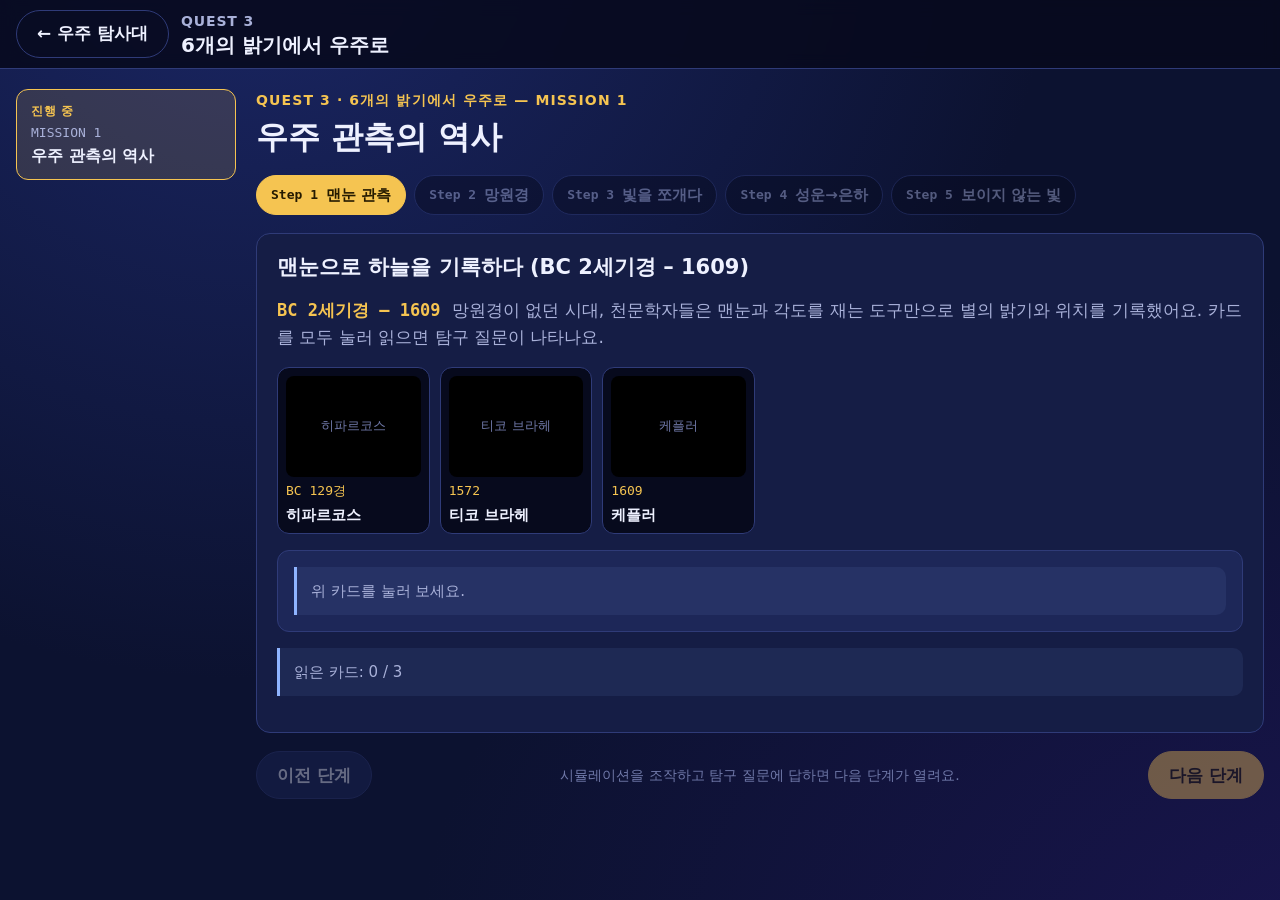
==== quest3.html @ c3bcd280 "미션 2-4를 이전 버전으로 되돌리고, 우주 관측의 역사를 퀘스트 3으로 분리 - 미션 2-4: 탐사 장비 + 내용정리(스푸트니크~다누리 순서 맞추기)로 복원 - 퀘스트 3 '6개" ====
<!DOCTYPE html>
<html lang="ko">
<head>
    <meta charset="UTF-8">
    <meta name="viewport" content="width=device-width, initial-scale=1.0, viewport-fit=cover">
    <title>우주 탐사대 · 6개의 밝기에서 우주로</title>
    <meta name="claude:viewport-fit-sides" content="cover">
    <link rel="icon" href="data:image/svg+xml,%3Csvg xmlns=%22http://www.w3.org/2000/svg%22 viewBox=%220 0 16 16%22%3E%3Ccircle cx=%228%22 cy=%228%22 r=%226%22 fill=%22%23f5c451%22/%3E%3C/svg%3E">
    <link rel="stylesheet" href="style.css">
</head>
<body data-quest="3">
    <header class="topbar">
        <a class="btn btn-ghost" href="index.html">← 우주 탐사대</a>
        <div>
            <div class="quest-label">QUEST 3</div>
            <h1>6개의 밝기에서 우주로</h1>
        </div>
    </header>

    <div class="quest-layout">
        <nav id="mission-nav" class="mission-nav" aria-label="미션 목록"></nav>

        <main class="mission-panel">
            <div class="mission-head">
                <div id="mission-kicker" class="kicker"></div>
                <h2 id="mission-title"></h2>
            </div>
            <div id="step-tabs" class="steps" aria-label="단계"></div>
            <section id="stage" class="stage" aria-live="polite"></section>
            <div class="step-foot">
                <button type="button" id="prev-step" class="btn">이전 단계</button>
                <span id="step-hint" class="hint"></span>
                <button type="button" id="next-step" class="btn btn-primary">다음 단계</button>
            </div>
        </main>
    </div>

    <script src="js/main.js"></script>
    <script src="js/dnd.js"></script>
    <script src="js/quest.js"></script>
    <script src="js/sim/q3_m1_history.js"></script>
</body>
</html>
---- style.css ----
/* =========================================================
   우주 탐사대 공통 스타일
   레이아웃 개념: 밤하늘 관측 노트 — 짙은 남색 하늘 위에 별빛(금색)으로 현재 위치를,
   청록으로 완료를 표시한다. 외부 글꼴·CDN 없이 이 파일 하나로 동작한다.
   ========================================================= */
:root {
    /* 색 (한 가지 밤하늘 테마로 고정) */
    --sky: #0c1230;          /* 배경 하늘 */
    --sky-deep: #070a1d;     /* 가장 어두운 바탕 */
    --panel: #151d45;        /* 패널 */
    --panel-2: #1d2758;      /* 패널 안쪽 강조 */
    --line: #2f3b78;         /* 테두리 */
    --ink: #eef1ff;          /* 본문 글자 */
    --ink-dim: #a9b1d9;      /* 보조 글자 */
    --ink-faint: #6f78a8;    /* 흐린 글자 */
    --star: #f5c451;         /* 강조: 별빛 금색 (진행 중, 주요 버튼) */
    --star-ink: #241a00;     /* 금색 위 글자 */
    --done: #4fd1b5;         /* 완료 */
    --done-ink: #052a22;
    --wrong: #ff7a8a;        /* 오답 */
    --cool: #8fb4ff;         /* 열림 / 보조 정보 */
    --pink: #ff4fa3;         /* 핵심 개념 강조 (설명 문장) */

    /* 글꼴 (기기에 있는 한글 글꼴 사용) */
    --font-body: "Apple SD Gothic Neo", "Pretendard", "Noto Sans KR", "Malgun Gothic", system-ui, sans-serif;
    --font-display: "Apple SD Gothic Neo", "Noto Sans KR", "Malgun Gothic", system-ui, sans-serif;
    --font-num: ui-monospace, "SF Mono", "Menlo", "Consolas", monospace;

    /* 크기 */
    --r: 14px;
    --tap: 48px;             /* 최소 터치 크기 */
    color-scheme: dark;
}

* { box-sizing: border-box; }
html, body { margin: 0; }
body {
    background: var(--sky);
    background-image: radial-gradient(ellipse at 20% -10%, #1b2766 0%, transparent 55%),
                      radial-gradient(ellipse at 110% 110%, #1a1550 0%, transparent 50%);
    background-attachment: fixed;
    color: var(--ink);
    font-family: var(--font-body);
    font-size: 17px;
    line-height: 1.6;
    -webkit-text-size-adjust: 100%;
    min-height: 100vh;
}
h1, h2, h3 { font-family: var(--font-display); line-height: 1.25; margin: 0; text-wrap: balance; }
p { margin: 0; }
button { font: inherit; color: inherit; }
.num { font-family: var(--font-num); font-variant-numeric: tabular-nums; }
.hidden { display: none !important; }
/* hidden 속성을 준 요소는 display 값과 상관없이 항상 숨김 (예: 나중에 나타나는 탐구 질문) */
[hidden] { display: none !important; }
.key-pink { color: var(--pink); font-weight: 800; }
.key-gold { color: var(--star); font-weight: 800; }

/* ---------- 버튼 ---------- */
.btn {
    display: inline-flex; align-items: center; justify-content: center; gap: 8px;
    min-height: var(--tap); padding: 0 20px;
    border-radius: 999px; border: 1px solid var(--line);
    background: var(--panel-2); color: var(--ink);
    font-weight: 700; cursor: pointer; text-decoration: none;
    transition: transform .12s ease, background .12s ease, opacity .12s ease;
    touch-action: manipulation;
}
.btn:active { transform: scale(.97); }
.btn:focus-visible, .chip:focus-visible, .seg button:focus-visible, .mission-item:focus-visible { outline: 3px solid var(--cool); outline-offset: 2px; }
.btn-primary { background: var(--star); color: var(--star-ink); border-color: var(--star); }
.btn-ghost { background: transparent; }
.btn[disabled] { opacity: .4; cursor: not-allowed; transform: none; }

/* 세그먼트(두세 개 중 하나 고르기) */
.seg { display: inline-flex; background: var(--sky-deep); border: 1px solid var(--line); border-radius: 999px; padding: 4px; gap: 4px; flex-wrap: wrap; }
.seg button { min-height: 40px; padding: 0 16px; border: 0; border-radius: 999px; background: transparent; color: var(--ink-dim); font-weight: 700; cursor: pointer; }
.seg button[aria-pressed="true"] { background: var(--star); color: var(--star-ink); }

/* 슬라이더 */
.slider { display: grid; gap: 6px; }
.slider label { display: flex; justify-content: space-between; gap: 12px; color: var(--ink-dim); font-size: 15px; font-weight: 600; }
.slider output { color: var(--star); font-family: var(--font-num); font-variant-numeric: tabular-nums; }
input[type="range"] { width: 100%; height: 40px; accent-color: var(--star); touch-action: none; }

/* ---------- 공통 머리글 ---------- */
.topbar {
    position: sticky; top: env(safe-area-inset-top, 0px); z-index: 20;
    display: flex; align-items: center; gap: 12px; flex-wrap: wrap;
    padding-block: 10px;
    padding-left: max(16px, env(safe-area-inset-left, 0px));
    padding-right: max(16px, env(safe-area-inset-right, 0px));
    background: rgba(7, 10, 29, .88); backdrop-filter: blur(8px);
    border-bottom: 1px solid var(--line);
}
.topbar .quest-label { color: var(--ink-dim); font-size: 14px; font-weight: 700; letter-spacing: .06em; }
.topbar h1 { font-size: 20px; }
.topbar .spacer { flex: 1; }

/* ---------- 메인: 우주 탐사대 ---------- */
.main-wrap {
    max-width: 1080px; margin: 0 auto;
    padding-block: 28px 48px;
    padding-left: max(16px, env(safe-area-inset-left, 0px));
    padding-right: max(16px, env(safe-area-inset-right, 0px));
    display: grid; gap: 28px;
}
.hero { position: relative; display: grid; gap: 14px; padding: 28px 0 8px; }
.hero canvas { position: absolute; inset: -28px -16px 0; width: calc(100% + 32px); height: calc(100% + 28px); z-index: -1; pointer-events: none; }
.hero .eyebrow { color: var(--star); font-weight: 800; letter-spacing: .14em; font-size: 14px; }
.hero h1 { font-size: clamp(40px, 7vw, 68px); font-weight: 900; letter-spacing: -.02em; }
.hero p { color: var(--ink-dim); max-width: 38em; }

.progress-card { display: grid; grid-template-columns: auto 1fr; gap: 20px; align-items: center; padding: 18px 22px; background: var(--panel); border: 1px solid var(--line); border-radius: var(--r); }
.progress-card .big { font-family: var(--font-num); font-size: 44px; font-weight: 800; line-height: 1; color: var(--star); font-variant-numeric: tabular-nums; }
.progress-card .big small { font-size: 20px; color: var(--ink-dim); }
.track { height: 14px; border-radius: 999px; background: var(--sky-deep); border: 1px solid var(--line); overflow: hidden; }
.track > span { display: block; height: 100%; background: linear-gradient(90deg, var(--done), var(--star)); border-radius: 999px; transition: width .6s ease; }
.progress-card .caption { color: var(--ink-dim); font-size: 15px; margin-top: 6px; }

.quests { display: grid; grid-template-columns: repeat(auto-fit, minmax(300px, 1fr)); gap: 20px; }
.quest-card { display: grid; gap: 16px; padding: 22px; background: var(--panel); border: 1px solid var(--line); border-radius: var(--r); min-width: 0; }
/* 잠긴 퀘스트는 아이콘·미션만 흐리게 (사진 출처 표기는 항상 또렷하게) */
.quest-card.locked .quest-head, .quest-card.locked .quest-missions { opacity: .55; }
.quest-head { display: flex; align-items: center; gap: 18px; }
.planet { width: 84px; height: 84px; flex: none; border-radius: 50%; border: 0; cursor: pointer; position: relative; }
.planet.star-q { background: radial-gradient(circle at 35% 35%, #fff6d6 0%, #f5c451 30%, #e3802e 70%, #7a2e12 100%); box-shadow: 0 0 36px rgba(245, 196, 81, .45); }
.planet.space-q { background: radial-gradient(circle at 35% 35%, #d8e4ff 0%, #8fb4ff 25%, #5a4fd1 60%, #1d1452 100%); box-shadow: 0 0 36px rgba(143, 180, 255, .4); }
.planet.photo { background: var(--sky-deep) center / cover no-repeat; box-shadow: 0 0 36px rgba(255, 170, 120, .35); border: 2px solid rgba(245, 196, 81, .55); }
.planet.photo::after { display: none; }
.photo-credit { font-size: 12px; color: var(--ink-dim); line-height: 1.4; }
.planet.space-q::after { content: ""; position: absolute; inset: 34px -14px; border: 3px solid rgba(216, 228, 255, .55); border-radius: 50%; transform: rotate(-18deg); }
.quest-head h2 { font-size: 24px; }
.quest-head .meta { color: var(--ink-dim); font-size: 15px; }
.quest-missions { display: grid; gap: 8px; }
.m-row { display: flex; align-items: center; gap: 12px; min-height: var(--tap); padding: 8px 14px; border-radius: 12px; border: 1px solid var(--line); background: var(--sky-deep); color: var(--ink); text-decoration: none; cursor: pointer; text-align: left; width: 100%; }
.m-row .dot { width: 14px; height: 14px; border-radius: 50%; flex: none; border: 2px solid var(--ink-faint); }
.m-row .m-no { font-family: var(--font-num); color: var(--ink-dim); font-size: 13px; flex: none; white-space: nowrap; }
.m-row .m-name { flex: 1; font-weight: 700; min-width: 0; }
.m-row .m-state { font-size: 13px; font-weight: 800; letter-spacing: .04em; }
.m-row.completed { border-color: rgba(79, 209, 181, .5); }
.m-row.completed .dot { background: var(--done); border-color: var(--done); }
.m-row.completed .m-state { color: var(--done); }
.m-row.available .dot { border-color: var(--star); box-shadow: 0 0 10px rgba(245, 196, 81, .6); }
.m-row.available { border-color: rgba(245, 196, 81, .5); }
.m-row.available .m-state { color: var(--star); }
.m-row.locked { cursor: not-allowed; color: var(--ink-faint); }
.m-row.locked .m-state { color: var(--ink-faint); }

.badges { display: grid; gap: 12px; padding: 20px 22px; background: var(--panel); border: 1px solid var(--line); border-radius: var(--r); }
.badges h2 { font-size: 18px; }
.badge-grid { display: grid; grid-template-columns: repeat(auto-fill, minmax(118px, 1fr)); gap: 10px; }
.badge { display: grid; justify-items: center; gap: 6px; padding: 12px 8px; border-radius: 12px; border: 1px dashed var(--line); color: var(--ink-faint); font-size: 13px; text-align: center; }
.badge .medal { width: 46px; height: 46px; border-radius: 50%; display: grid; place-items: center; font-weight: 900; font-family: var(--font-num); background: var(--sky-deep); border: 2px solid var(--line); }
.badge.got { border-style: solid; border-color: rgba(245, 196, 81, .5); color: var(--ink); }
.badge.got .medal { background: radial-gradient(circle at 35% 30%, #fff1c2, var(--star) 55%, #b9861f); color: var(--star-ink); border-color: var(--star); }
.teacher-note { color: var(--ink-faint); font-size: 13px; }

/* ---------- 퀘스트 화면 ---------- */
.quest-layout {
    max-width: 1280px; margin: 0 auto;
    display: grid; grid-template-columns: 220px minmax(0, 1fr); gap: 20px;
    padding-block: 20px 40px;
    padding-left: max(16px, env(safe-area-inset-left, 0px));
    padding-right: max(16px, env(safe-area-inset-right, 0px));
}
.mission-nav { display: grid; gap: 10px; align-content: start; position: sticky; top: calc(env(safe-area-inset-top, 0px) + 84px); }
.mission-item {
    display: grid; justify-items: start; gap: 2px; width: 100%;
    padding: 12px 14px; border-radius: 12px; text-align: left;
    background: var(--panel); border: 1px solid var(--line); cursor: pointer; color: var(--ink);
}
.mission-item .mission-icon { font-size: 12px; font-weight: 800; letter-spacing: .06em; }
.mission-item .mission-no { font-family: var(--font-num); font-size: 13px; color: var(--ink-dim); }
.mission-item .mission-title { font-weight: 800; font-size: 16px; line-height: 1.3; }
.mission-item.active { background: rgba(245, 196, 81, .14); border-color: var(--star); }
.mission-item.active .mission-icon { color: var(--star); }
.mission-item.completed { border-color: rgba(79, 209, 181, .55); }
.mission-item.completed .mission-icon { color: var(--done); }
.mission-item.available .mission-icon { color: var(--cool); }
.mission-item.locked { color: var(--ink-faint); cursor: not-allowed; }
.mission-item.locked .mission-icon, .mission-item.locked .mission-no { color: var(--ink-faint); }

.mission-panel { display: grid; gap: 18px; min-width: 0; }
.mission-head { display: grid; gap: 6px; }
.mission-head .kicker { color: var(--star); font-weight: 800; font-size: 14px; letter-spacing: .08em; }
.mission-head h2 { font-size: clamp(24px, 3vw, 32px); }
.steps { display: flex; flex-wrap: wrap; gap: 8px; }
.step-tab { display: inline-flex; align-items: center; gap: 8px; min-height: 40px; padding: 0 14px; border-radius: 999px; border: 1px solid var(--line); background: var(--sky-deep); color: var(--ink-dim); font-weight: 700; font-size: 15px; cursor: pointer; }
.step-tab .n { font-family: var(--font-num); font-size: 13px; }
.step-tab.current { background: var(--star); color: var(--star-ink); border-color: var(--star); }
.step-tab.done:not(.current) { color: var(--done); border-color: rgba(79, 209, 181, .55); }
.step-tab[disabled] { opacity: .45; cursor: not-allowed; }

.stage { display: grid; gap: 16px; padding: 20px; background: var(--panel); border: 1px solid var(--line); border-radius: var(--r); min-width: 0; }
.stage h3 { font-size: 21px; }
.stage .lead { color: var(--ink-dim); }
.sim-grid { display: grid; grid-template-columns: minmax(0, 1.5fr) minmax(260px, 1fr); gap: 18px; align-items: start; }
.sim-view { background: var(--sky-deep); border: 1px solid var(--line); border-radius: 12px; overflow: hidden; min-width: 0; }
.sim-view svg, .sim-view canvas { display: block; width: 100%; height: auto; touch-action: none; user-select: none; -webkit-user-select: none; }
.controls { display: grid; gap: 14px; align-content: start; min-width: 0; }
.readout { display: grid; gap: 8px; padding: 14px; border-radius: 12px; background: var(--sky-deep); border: 1px solid var(--line); }
.readout .row { display: flex; justify-content: space-between; gap: 12px; }
.readout .row span:first-child { color: var(--ink-dim); }
.readout .row b { font-family: var(--font-num); font-variant-numeric: tabular-nums; color: var(--ink); }
.note { font-size: 15px; color: var(--ink-dim); padding: 12px 14px; border-left: 3px solid var(--cool); background: rgba(143, 180, 255, .08); border-radius: 0 10px 10px 0; }
/* 개념 정리 상자 (시뮬레이션 아래, 번호 목록) */
.concept-box { display: grid; gap: 10px; padding: 16px 18px; border-radius: 12px; background: rgba(143, 180, 255, .08); border: 1px solid var(--line); border-left: 4px solid var(--cool); }
.concept-box .concept-lead { color: var(--ink-dim); font-size: 15px; }
.concept-box ol { margin: 0; padding-left: 1.5em; display: grid; gap: 8px; }
.concept-box ol.sub { margin-top: 8px; gap: 6px; list-style: none; padding-left: .4em; counter-reset: sub; }
.concept-box ol.sub > li { counter-increment: sub; }
.concept-box ol.sub > li::before { content: "(" counter(sub) ") "; color: var(--ink-dim); font-family: var(--font-num); }
.concept-box b { color: var(--star); }
.data-table { width: 100%; border-collapse: collapse; font-size: 15px; }
.data-table th, .data-table td { padding: 8px 10px; border-bottom: 1px solid var(--line); text-align: right; font-variant-numeric: tabular-nums; }
.data-table th:first-child, .data-table td:first-child { text-align: left; }
.data-table th { color: var(--ink-dim); font-weight: 700; }

/* 탐구 질문 */
.quiz { display: grid; gap: 10px; padding: 16px; border-radius: 12px; border: 1px solid var(--line); background: var(--panel-2); }
.quiz .q { font-weight: 800; }
.quiz .q-label { color: var(--star); font-size: 13px; letter-spacing: .08em; margin-right: 8px; }
.quiz .formula { font-weight: 800; font-size: 18px; padding: 10px 14px; border-radius: 10px; background: var(--sky-deep); border: 1px solid var(--line); }
.quiz .q::before { content: ""; color: var(--star); font-size: 13px; letter-spacing: .08em; }
.quiz .opts { display: flex; flex-wrap: wrap; gap: 8px; }
.quiz .opts .btn { font-weight: 700; }
.quiz .opts .btn.right { background: var(--done); color: var(--done-ink); border-color: var(--done); }
.quiz .opts .btn.wrong { border-color: var(--wrong); color: var(--wrong); }
.pick-row { display: flex; flex-wrap: wrap; align-items: center; gap: 10px 12px; }
.pick-row label { font-weight: 800; }
.pick { min-height: 48px; min-width: 9em; padding: 0 12px; border-radius: 10px; border: 2px solid var(--line); background: var(--panel); color: var(--ink); font: inherit; font-weight: 700; }
.pick.right { border-color: var(--done); }
.pick.wrong { border-color: var(--wrong); }
.quiz .feedback { font-size: 15px; color: var(--ink-dim); min-height: 1.6em; }
.quiz .feedback.ok { color: var(--done); }

/* 아래 이동 막대 */
.step-foot { display: flex; justify-content: space-between; align-items: center; gap: 12px; flex-wrap: wrap; }
.step-foot .hint { color: var(--ink-faint); font-size: 14px; }

/* ---------- 끌어놓기 ---------- */
.bank { display: flex; flex-wrap: wrap; gap: 10px; padding: 12px; min-height: 64px; border-radius: 12px; background: var(--sky-deep); border: 1px dashed var(--line); }
.chip {
    display: inline-flex; align-items: center; min-height: 44px; padding: 6px 16px;
    border-radius: 10px; border: 1px solid var(--cool); background: #23306b; color: var(--ink);
    font-weight: 700; cursor: grab; touch-action: none; user-select: none; -webkit-user-select: none;
}
.chip.selected { outline: 3px solid var(--star); outline-offset: 2px; }
.chip.ghost { position: fixed; z-index: 100; pointer-events: none; opacity: .92; box-shadow: 0 10px 28px rgba(0, 0, 0, .5); transform: rotate(-2deg); }
.chip.placeholder { opacity: .3; }
.slot {
    display: inline-flex; align-items: center; justify-content: center; vertical-align: middle;
    min-width: 7.5em; min-height: 48px; padding: 2px; margin: 2px 4px;
    border-radius: 10px; border: 2px dashed var(--ink-faint); background: rgba(7, 10, 29, .6);
}
.slot.over, .bin.over { border-color: var(--star); background: rgba(245, 196, 81, .12); }
.slot.right { border-style: solid; border-color: var(--done); }
.slot.right .chip { border-color: var(--done); background: rgba(79, 209, 181, .18); }
.slot.wrong { border-style: solid; border-color: var(--wrong); }
.fill-text { display: grid; gap: 12px; font-size: 18px; line-height: 2.4; }
.fill-text p { margin: 0; }
/* 문장 속 빈칸에 카드가 들어가면: 점선 칸은 사라지고 카드는 밑줄 친 글자처럼 문장에 들어감 */
.fill-text .slot.filled { display: inline; min-width: 0; min-height: 0; padding: 0; margin: 0 2px; border: 0; background: transparent; vertical-align: baseline; }
.fill-text .slot.filled .chip {
    display: inline; min-height: 0; padding: 4px 4px 2px; margin: 0;
    border: 0; border-bottom: 2px solid var(--star); border-radius: 4px 4px 0 0;
    background: rgba(245, 196, 81, .12); color: var(--star);
    font-size: inherit; line-height: 1.5; font-weight: 800;
    -webkit-box-decoration-break: clone; box-decoration-break: clone;
}
.fill-text .slot.filled.right .chip { color: var(--done); border-bottom-color: var(--done); background: rgba(79, 209, 181, .14); }
.fill-text .slot.filled.wrong .chip { color: var(--wrong); border-bottom-color: var(--wrong); background: rgba(255, 122, 138, .12); }
.fill-text .slot.filled .chip.selected { outline-offset: 0; }
.order-list { display: grid; gap: 10px; }
.order-row { display: flex; align-items: center; gap: 12px; }
.order-row .rank { width: 2.2em; flex: none; font-family: var(--font-num); color: var(--star); font-weight: 800; text-align: right; }
.order-row .slot { flex: 1; justify-content: flex-start; margin: 0; }
.order-row .extra { color: var(--done); font-size: 14px; font-weight: 700; min-width: 4em; }
.order-ends { display: flex; justify-content: space-between; color: var(--ink-dim); font-size: 14px; font-weight: 700; }
.bins { display: grid; grid-template-columns: repeat(auto-fit, minmax(200px, 1fr)); gap: 12px; }
.bin { display: grid; align-content: start; gap: 8px; min-height: 150px; padding: 12px; border-radius: 12px; border: 2px dashed var(--ink-faint); background: rgba(7, 10, 29, .6); }
.bin h4 { margin: 0; font-size: 16px; color: var(--star); }
.bin .chip { width: 100%; }
.bin .chip.right { border-color: var(--done); background: rgba(79, 209, 181, .18); }
.bin .chip.wrong { border-color: var(--wrong); }
.check-row { display: flex; align-items: center; gap: 14px; flex-wrap: wrap; }
.check-row .result { font-weight: 700; color: var(--ink-dim); }
.check-row .result.ok { color: var(--done); }
.check-row .result.bad { color: var(--wrong); }

/* 관찰 카드 (구성 천체) */
.obs-grid { display: grid; grid-template-columns: repeat(auto-fill, minmax(150px, 1fr)); gap: 12px; }
.obs-card { display: grid; gap: 8px; padding: 8px; border-radius: 12px; border: 1px solid var(--line); background: var(--sky-deep); cursor: pointer; color: var(--ink); text-align: center; font-weight: 700; }
.obs-card canvas { width: 100%; aspect-ratio: 1; border-radius: 8px; display: block; }
.obs-card.seen { border-color: rgba(79, 209, 181, .55); }
.obs-card[aria-pressed="true"] { border-color: var(--star); }
.obs-detail { display: grid; grid-template-columns: minmax(0, 220px) minmax(0, 1fr); gap: 16px; align-items: start; padding: 14px; border-radius: 12px; background: var(--panel-2); border: 1px solid var(--line); }
.obs-detail canvas { width: 100%; aspect-ratio: 1; border-radius: 10px; display: block; }
.obs-detail ul { margin: 6px 0 0; padding-left: 1.2em; color: var(--ink-dim); }

/* ---------- 미션 완료 화면 ---------- */
.complete-overlay {
    position: fixed; inset: 0; z-index: 200; display: grid; place-items: center;
    background: rgba(7, 10, 29, .86); backdrop-filter: blur(6px);
    padding-left: max(16px, env(safe-area-inset-left, 0px));
    padding-right: max(16px, env(safe-area-inset-right, 0px));
}
.complete-card { position: relative; display: grid; justify-items: center; gap: 14px; text-align: center; max-width: 460px; width: 100%; padding: 32px 24px; border-radius: 20px; background: var(--panel); border: 1px solid var(--star); }
.complete-card .medal { width: 96px; height: 96px; border-radius: 50%; display: grid; place-items: center; font: 900 30px var(--font-num); color: var(--star-ink); background: radial-gradient(circle at 35% 30%, #fff1c2, var(--star) 55%, #b9861f); box-shadow: 0 0 40px rgba(245, 196, 81, .5); }
.complete-card h2 { font-size: 26px; }
.complete-card p { color: var(--ink-dim); }
.burst { position: absolute; inset: 0; pointer-events: none; overflow: visible; }
.burst i { position: absolute; left: 50%; top: 80px; width: 8px; height: 8px; border-radius: 50%; background: var(--star); animation: fly 1.1s ease-out forwards; }
@keyframes fly { from { transform: translate(-50%, -50%) scale(1); opacity: 1; } to { transform: translate(calc(-50% + var(--dx)), calc(-50% + var(--dy))) scale(.3); opacity: 0; } }

/* 알림(토스트) */
.toast { position: fixed; left: 50%; bottom: calc(24px + env(safe-area-inset-bottom, 0px)); transform: translateX(-50%); z-index: 300; max-width: calc(100% - 32px); padding: 12px 20px; border-radius: 12px; background: var(--panel-2); border: 1px solid var(--star); color: var(--ink); font-weight: 700; box-shadow: 0 10px 30px rgba(0, 0, 0, .5); }

/* ---------- 좁은 화면 (세로 태블릿·휴대폰) ---------- */
@media (max-width: 900px) {
    .quest-layout { grid-template-columns: minmax(0, 1fr); }
    .mission-nav { position: static; grid-auto-flow: column; grid-auto-columns: minmax(120px, 1fr); overflow-x: auto; padding-bottom: 4px; }
    .sim-grid { grid-template-columns: minmax(0, 1fr); }
    .obs-detail { grid-template-columns: minmax(0, 1fr); }
}
@media (max-width: 520px) {
    body { font-size: 16px; }
    .progress-card { grid-template-columns: 1fr; }
    .stage { padding: 14px; }
    .fill-text { font-size: 16px; }
}
@media (prefers-reduced-motion: reduce) {
    *, *::before, *::after { animation-duration: .01ms !important; transition-duration: .01ms !important; }
}

/* ---------- 미션 2-4 우주 관측의 역사 ---------- */
.era-years { color: var(--star); font-family: var(--font-num); margin-right: 6px; }
.tl-track { display: grid; grid-template-columns: repeat(auto-fill, minmax(132px, 1fr)); gap: 10px; }
.tl-card { display: grid; gap: 4px; padding: 8px; border-radius: 12px; border: 1px solid var(--line); background: var(--sky-deep); color: var(--ink); text-align: left; cursor: pointer; font: inherit; }
.tl-card .tl-pic { aspect-ratio: 4 / 3; border-radius: 8px; }
.tl-card .yr { font-family: var(--font-num); font-size: 13px; color: var(--star); }
.tl-card .nm { font-weight: 700; font-size: 15px; line-height: 1.3; }
.tl-card.seen { border-color: rgba(79, 209, 181, .55); }
.tl-card[aria-pressed="true"] { border-color: var(--star); box-shadow: 0 0 0 2px rgba(245, 196, 81, .25); }
.tl-card:focus-visible { outline: 3px solid var(--cool); outline-offset: 2px; }
.tl-pic { position: relative; overflow: hidden; background: #000; display: grid; place-items: center; }
.tl-pic img, .tl-pic svg { width: 100%; height: 100%; object-fit: cover; display: block; }
.tl-fallback { color: var(--ink-faint); font-size: 13px; padding: 8px; text-align: center; }
.tl-detail { display: grid; grid-template-columns: minmax(0, 360px) minmax(0, 1fr); gap: 18px; align-items: start; padding: 16px; border-radius: 12px; background: var(--panel-2); border: 1px solid var(--line); }
.tl-detail > .note { grid-column: 1 / -1; margin: 0; }
.tl-detail figure { margin: 0; display: grid; gap: 6px; }
.tl-detail figure .tl-pic { aspect-ratio: 4 / 3; border-radius: 10px; }
.tl-detail figure .tl-pic img { object-fit: contain; }
.tl-detail figcaption { color: var(--ink-dim); font-size: 13px; line-height: 1.5; }
.tl-detail figcaption a { color: var(--cool); white-space: nowrap; }
.tl-detail h4 { margin: 2px 0 0; font-size: 22px; }
.tl-detail h4 small { font-size: 14px; color: var(--ink-dim); font-weight: 400; }
.tl-yr { font-family: var(--font-num); color: var(--star); font-size: 14px; }
.tl-en { color: var(--ink-faint); font-size: 13px; }
.tl-detail p { margin: 10px 0 0; }
.tl-detail .hl { color: var(--star); font-weight: 700; font-size: 17px; }
.tl-detail .ch { border-left: 3px solid var(--cool); padding-left: 10px; color: var(--ink-dim); }
.debate { display: grid; grid-template-columns: 1fr 1fr; gap: 10px; margin-top: 10px; }
.debate > div { padding: 10px 12px; border-radius: 10px; background: var(--sky-deep); border: 1px solid var(--line); }
.debate h5 { margin: 0 0 4px; font-size: 15px; color: var(--cool); }
.debate ul { margin: 0; padding-left: 1.1em; color: var(--ink-dim); font-size: 15px; }
.debate .verdict { grid-column: 1 / -1; margin: 0; }
.debate .verdict b { color: var(--done); margin-right: 6px; }
@media (max-width: 900px) {
    .tl-detail { grid-template-columns: minmax(0, 1fr); }
}
@media (max-width: 520px) {
    .debate { grid-template-columns: 1fr; }
}
.planet.history-q { background: radial-gradient(circle at 35% 35%, #ffe9f3 0%, #ff9db0 22%, #b24fd1 58%, #2a0f45 100%); box-shadow: 0 0 36px rgba(255, 157, 176, .38); }
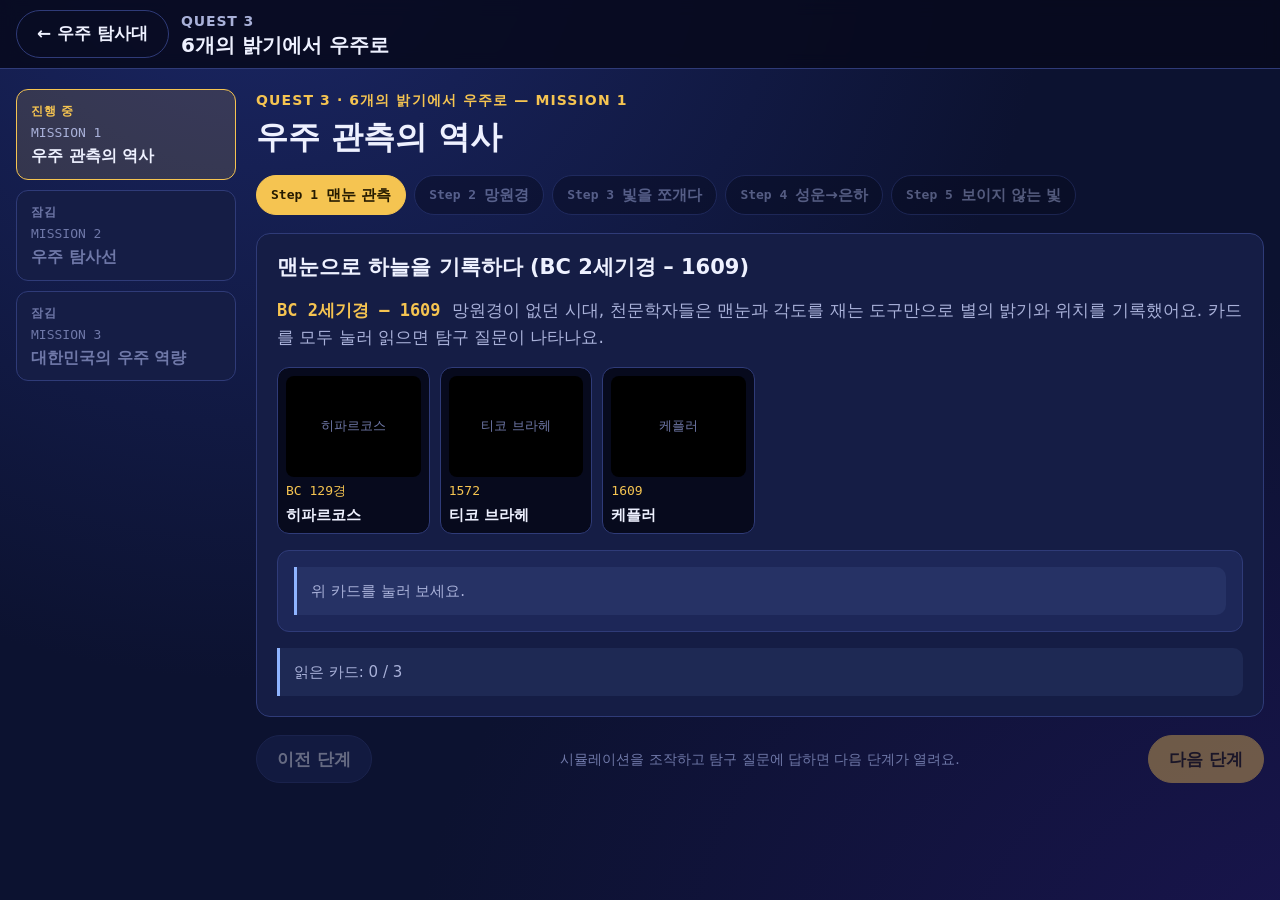
==== commit 6737c72b: "퀘스트 3에 미션 2 '우주 탐사선', 미션 3 '대한민국의 우주 역량' 추가 - 공통 카드 타임라인 코드를 js/sim/q3_kit.js로 분리 (카드 → 조작 활동 → 탐구 질" ====
--- a/quest3.html
+++ b/quest3.html
@@ -38,6 +38,9 @@
     <script src="js/main.js"></script>
     <script src="js/dnd.js"></script>
     <script src="js/quest.js"></script>
+    <script src="js/sim/q3_kit.js"></script>
     <script src="js/sim/q3_m1_history.js"></script>
+    <script src="js/sim/q3_m2_probes.js"></script>
+    <script src="js/sim/q3_m3_korea.js"></script>
 </body>
 </html>
--- a/style.css
+++ b/style.css
@@ -374,3 +374,9 @@
     .debate { grid-template-columns: 1fr; }
 }
 .planet.history-q { background: radial-gradient(circle at 35% 35%, #ffe9f3 0%, #ff9db0 22%, #b24fd1 58%, #2a0f45 100%); box-shadow: 0 0 36px rgba(255, 157, 176, .38); }
+/* 퀘스트 3 카드 단계의 조작 활동 */
+.act-box { display: grid; gap: 12px; padding: 16px; border-radius: 12px; border: 1px solid var(--line); background: var(--panel-2); }
+.act-title { margin: 0; font-size: 18px; color: var(--star); }
+.act-box > .note { margin: 0; }
+.act-ctrl { display: grid; gap: 12px; }
+.act-ctrl .seg { flex-wrap: wrap; }
